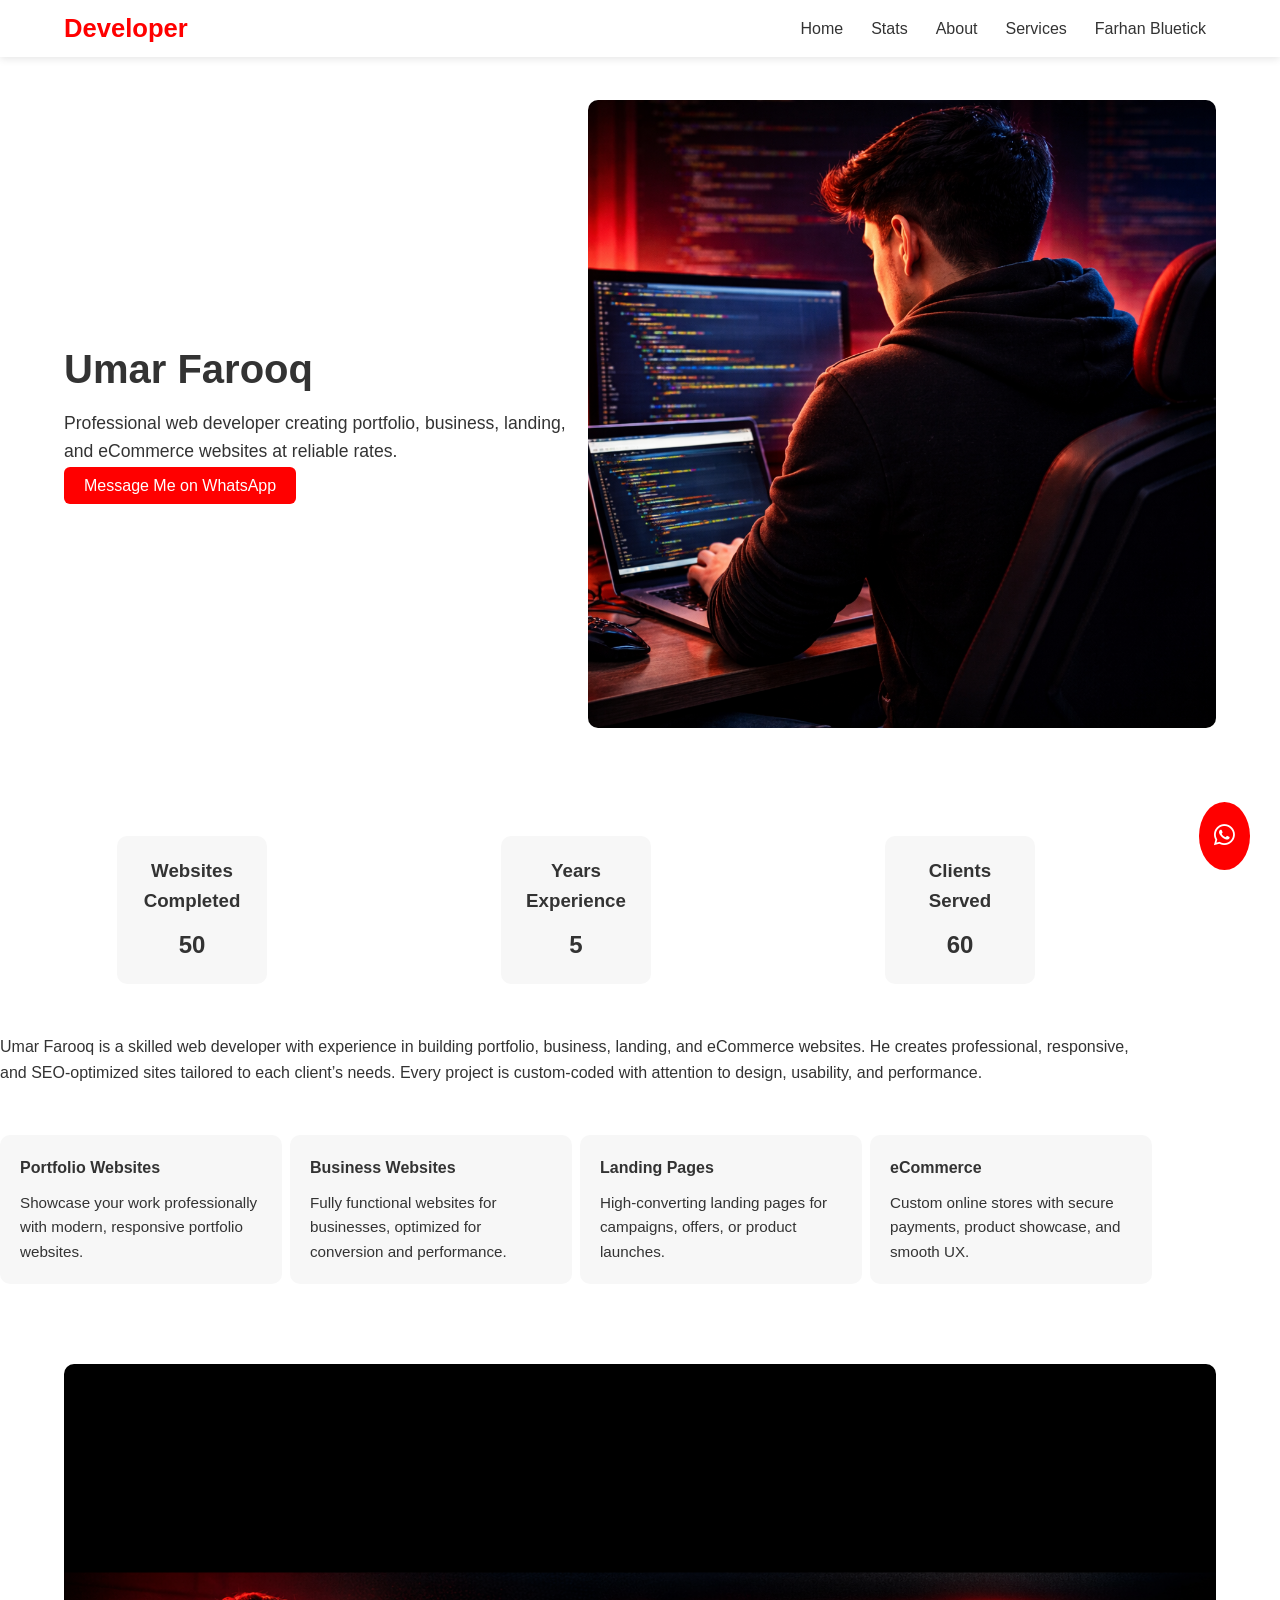
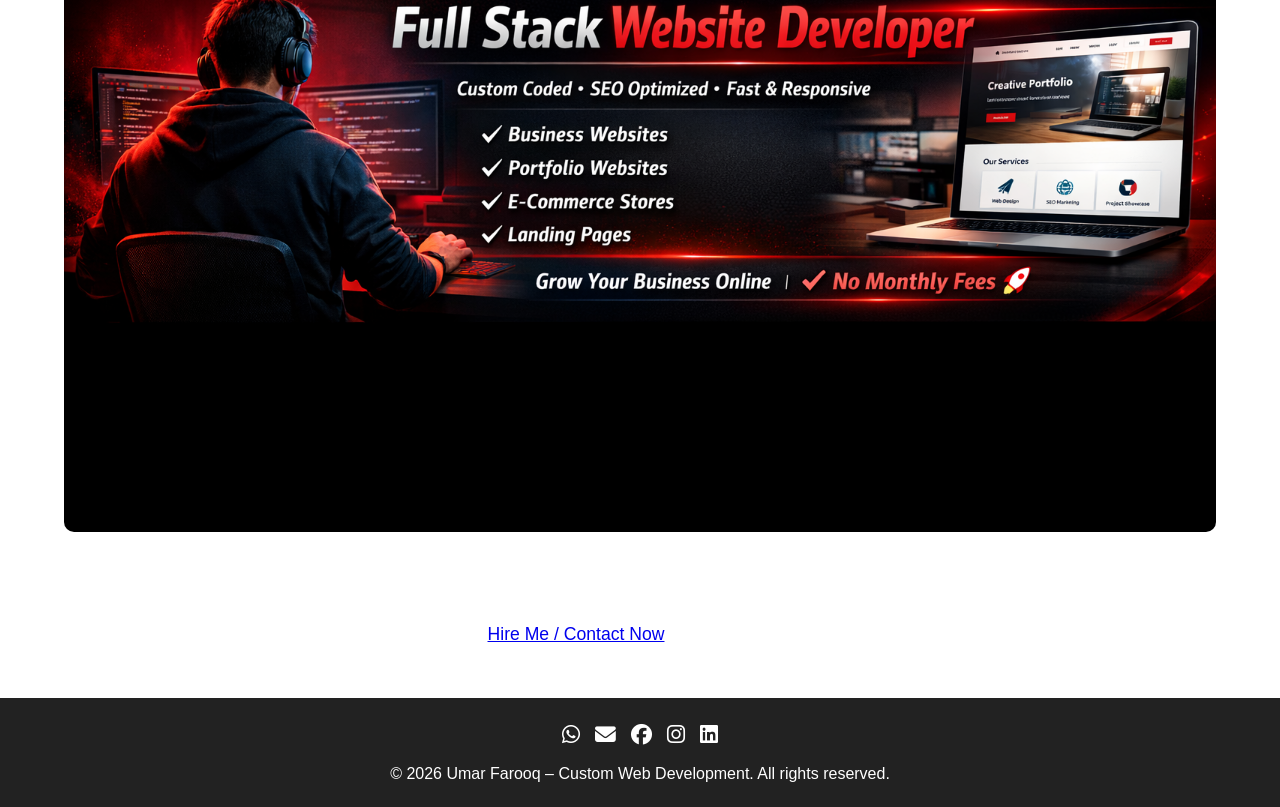
==== developer-page.html @ e5d39804 "Create developer-page.html" ====
<!DOCTYPE html>
<html lang="en" class="developer-page">
<head>
<meta charset="UTF-8">
<meta name="viewport" content="width=device-width, initial-scale=1.0">
<title>Umar Farooq – Developer Portfolio</title>
<meta name="description" content="Professional web developer creating portfolio, business, landing, and eCommerce websites at reliable rates.">
<link rel="stylesheet" href="shared-style.css">
<link rel="stylesheet" href="https://cdnjs.cloudflare.com/ajax/libs/font-awesome/6.4.2/css/all.min.css">
</head>
<body>

<!-- NAVIGATION -->
<header>
  <nav class="navbar container">
    <a href="#" class="logo">Developer</a>
    <ul class="nav-links">
      <li><a href="#hero">Home</a></li>
      <li><a href="#stats">Stats</a></li>
      <li><a href="#about">About</a></li>
      <li><a href="#services">Services</a></li>
      <li><a href="farhan-page.html">Farhan Bluetick</a></li>
    </ul>
    <div class="hamburger">
      <span></span><span></span><span></span>
    </div>
  </nav>
</header>

<!-- HERO -->
<section id="hero" class="hero container">
  <div class="hero-text">
    <h1>Umar Farooq</h1>
    <p>Professional web developer creating portfolio, business, landing, and eCommerce websites at reliable rates.</p>
    <a href="https://wa.me/923049622076" class="btn" target="_blank">Message Me on WhatsApp</a>
  </div>
  <div class="hero-img">
    <img src="developer-logo.png" alt="Umar Farooq Developer Logo">
  </div>
</section>

<!-- STATS -->
<section id="stats" class="stats container">
  <div class="stat" data-target="50"><h3>Websites Completed</h3><p>0</p></div>
  <div class="stat" data-target="5"><h3>Years Experience</h3><p>0</p></div>
  <div class="stat" data-target="100"><h3>Clients Served</h3><p>0</p></div>
</section>

<!-- ABOUT DEVELOPER -->
<section id="about" class="about container">
  <p>Umar Farooq is a skilled web developer with experience in building portfolio, business, landing, and eCommerce websites. He creates professional, responsive, and SEO-optimized sites tailored to each client’s needs. Every project is custom-coded with attention to design, usability, and performance.</p>
</section>

<!-- SERVICES / SKILLS -->
<section id="services" class="services container">
  <div class="card show-on-scroll">
    <h4>Portfolio Websites</h4>
    <p>Showcase your work professionally with modern, responsive portfolio websites.</p>
  </div>
  <div class="card show-on-scroll">
    <h4>Business Websites</h4>
    <p>Fully functional websites for businesses, optimized for conversion and performance.</p>
  </div>
  <div class="card show-on-scroll">
    <h4>Landing Pages</h4>
    <p>High-converting landing pages for campaigns, offers, or product launches.</p>
  </div>
  <div class="card show-on-scroll">
    <h4>eCommerce</h4>
    <p>Custom online stores with secure payments, product showcase, and smooth UX.</p>
  </div>
</section>

<!-- BANNER -->
<section class="banner container">
  <img src="banner-16-9.png" alt="Developer Banner">
</section>

<!-- CTA -->
<section class="cta container">
  <a href="https://wa.me/923049622076" class="btn">Hire Me / Contact Now</a>
</section>

<!-- FOOTER -->
<footer>
  <div class="social-icons">
    <a href="https://wa.me/923049622076"><i class="fab fa-whatsapp"></i></a>
    <a href="mailto:contactme2756123@gmail.com"><i class="fas fa-envelope"></i></a>
    <a href="#"><i class="fab fa-facebook"></i></a>
    <a href="#"><i class="fab fa-instagram"></i></a>
    <a href="#"><i class="fab fa-linkedin"></i></a>
  </div>
  <p>© 2026 Umar Farooq – Custom Web Development. All rights reserved.</p>
</footer>

<!-- FLOATING WHATSAPP -->
<a href="https://wa.me/923049622076" class="floating-ws" target="_blank">
  <i class="fab fa-whatsapp"></i>
</a>

<script src="shared-script.js"></script>
</body>
</html>
---- shared-style.css ----
/* ===========================
   Shared CSS for Farhan + Developer
=========================== */

/* ROOT VARIABLES */
:root {
  --primary-color: #FF0000; /* Farhan red theme */
  --secondary-color: #222;
  --bg-color: #fff;
  --text-color: #333;
  --btn-color: var(--primary-color);
  --spacing: 8px;
  --transition: 0.3s ease;
}

/* GLOBAL */
* {
  margin: 0;
  padding: 0;
  box-sizing: border-box;
}

body {
  font-family: 'Arial', sans-serif;
  line-height: 1.6;
  background: var(--bg-color);
  color: var(--text-color);
}

.container {
  width: 90%;
  max-width: 1200px;
  margin: auto;
}

/* ===========================
   NAVIGATION
=========================== */
header {
  width: 100%;
  position: fixed;
  top: 0;
  left: 0;
  z-index: 1000;
  background: var(--bg-color);
  box-shadow: 0 2px 8px rgba(0,0,0,0.1);
}

.navbar {
  display: flex;
  justify-content: space-between;
  align-items: center;
  padding: var(--spacing) 0;
}

.navbar .logo {
  font-size: 1.6rem;
  font-weight: bold;
  color: var(--primary-color);
  text-decoration: none;
}

.navbar .nav-links {
  list-style: none;
  display: flex;
  gap: var(--spacing);
}

.navbar .nav-links li a {
  text-decoration: none;
  color: var(--text-color);
  padding: 5px 10px;
  transition: var(--transition);
}

.navbar .nav-links li a:hover {
  color: var(--primary-color);
}

/* Hamburger */
.hamburger {
  display: none;
  flex-direction: column;
  cursor: pointer;
  gap: 4px;
}

.hamburger span {
  height: 3px;
  width: 25px;
  background: var(--text-color);
  border-radius: 2px;
}

/* ===========================
   HERO SECTION
=========================== */
.hero {
  display: flex;
  align-items: center;
  justify-content: space-between;
  min-height: 80vh;
  padding: 100px 0 50px;
  gap: var(--spacing);
}

.hero-text h1 {
  font-size: 2.5rem;
  margin-bottom: var(--spacing);
}

.hero-text p {
  font-size: 1.1rem;
  margin-bottom: var(--spacing);
}

.hero-text .btn {
  padding: 10px 20px;
  background: var(--btn-color);
  color: #fff;
  border: none;
  border-radius: 6px;
  text-decoration: none;
  transition: var(--transition);
}

.hero-text .btn:hover {
  background: darkred;
}

.hero-img img {
  max-width: 100%;
  border-radius: 10px;
}

/* Mobile Hero Background */
@media screen and (max-width: 768px) {
  .hero {
    flex-direction: column;
    text-align: center;
  }
  .hero-img {
    display: none; /* Use bg-image via CSS for mobile */
  }
  .hero {
    background: url('hero-mobile-bg.png') no-repeat center/cover;
    color: #fff;
    padding: 120px 20px;
  }
}

/* ===========================
   STATS
=========================== */
.stats {
  display: flex;
  justify-content: space-around;
  margin: 50px 0;
}

.stat {
  text-align: center;
  background: #f7f7f7;
  padding: 20px;
  border-radius: 10px;
  width: 150px;
  transition: var(--transition);
}

.stat:hover {
  transform: translateY(-5px);
}

.stat h3 {
  margin-bottom: 10px;
}

.stat p {
  font-size: 1.5rem;
  font-weight: bold;
}

/* ===========================
   ABOUT / SERVICES
=========================== */
.about, .services {
  margin: 50px 0;
}

.services {
  display: grid;
  grid-template-columns: repeat(auto-fit, minmax(250px, 1fr));
  gap: var(--spacing);
}

.card {
  background: #f7f7f7;
  padding: 20px;
  border-radius: 10px;
  transition: var(--transition);
  opacity: 0;
  transform: translateY(30px);
}

.card:hover {
  transform: translateY(-5px);
  box-shadow: 0 5px 15px rgba(0,0,0,0.1);
}

.card h4 {
  margin-bottom: 10px;
}

.card p {
  font-size: 0.95rem;
}

/* ===========================
   BANNER / CTA
=========================== */
.banner img {
  width: 100%;
  border-radius: 10px;
  margin: 30px 0;
}

.cta {
  text-align: center;
  margin: 50px 0;
}

.cta .btn {
  padding: 12px 25px;
  font-size: 1.1rem;
}

/* ===========================
   FOOTER
=========================== */
footer {
  background: #222;
  color: #fff;
  text-align: center;
  padding: 20px 0;
}

footer .social-icons {
  display: flex;
  justify-content: center;
  gap: 15px;
  margin-bottom: 10px;
}

footer .social-icons a {
  color: #fff;
  font-size: 1.3rem;
  transition: var(--transition);
}

footer .social-icons a:hover {
  color: var(--primary-color);
}

/* ===========================
   FLOATING BUTTONS
=========================== */
.floating-yt, .floating-ws {
  position: fixed;
  bottom: 30px;
  right: 30px;
  background: var(--btn-color);
  color: #fff;
  padding: 15px;
  border-radius: 50%;
  font-size: 1.5rem;
  z-index: 100;
  transition: var(--transition);
}

.floating-yt:hover, .floating-ws:hover {
  transform: scale(1.2);
}

/* ===========================
   ANIMATIONS
=========================== */
.show-on-scroll {
  opacity: 0;
  transform: translateY(30px);
  transition: all 0.6s ease-out;
}

.show-on-scroll.active {
  opacity: 1;
  transform: translateY(0);
}

/* ===========================
   MEDIA QUERIES
=========================== */
@media screen and (max-width: 768px) {
  .nav-links {
    display: none;
    flex-direction: column;
    gap: 10px;
    position: absolute;
    top: 70px;
    right: 20px;
    background: #fff;
    padding: 15px;
    border-radius: 8px;
    box-shadow: 0 5px 15px rgba(0,0,0,0.2);
  }
  .nav-links.active {
    display: flex;
  }
  .hamburger {
    display: flex;
  }
  }
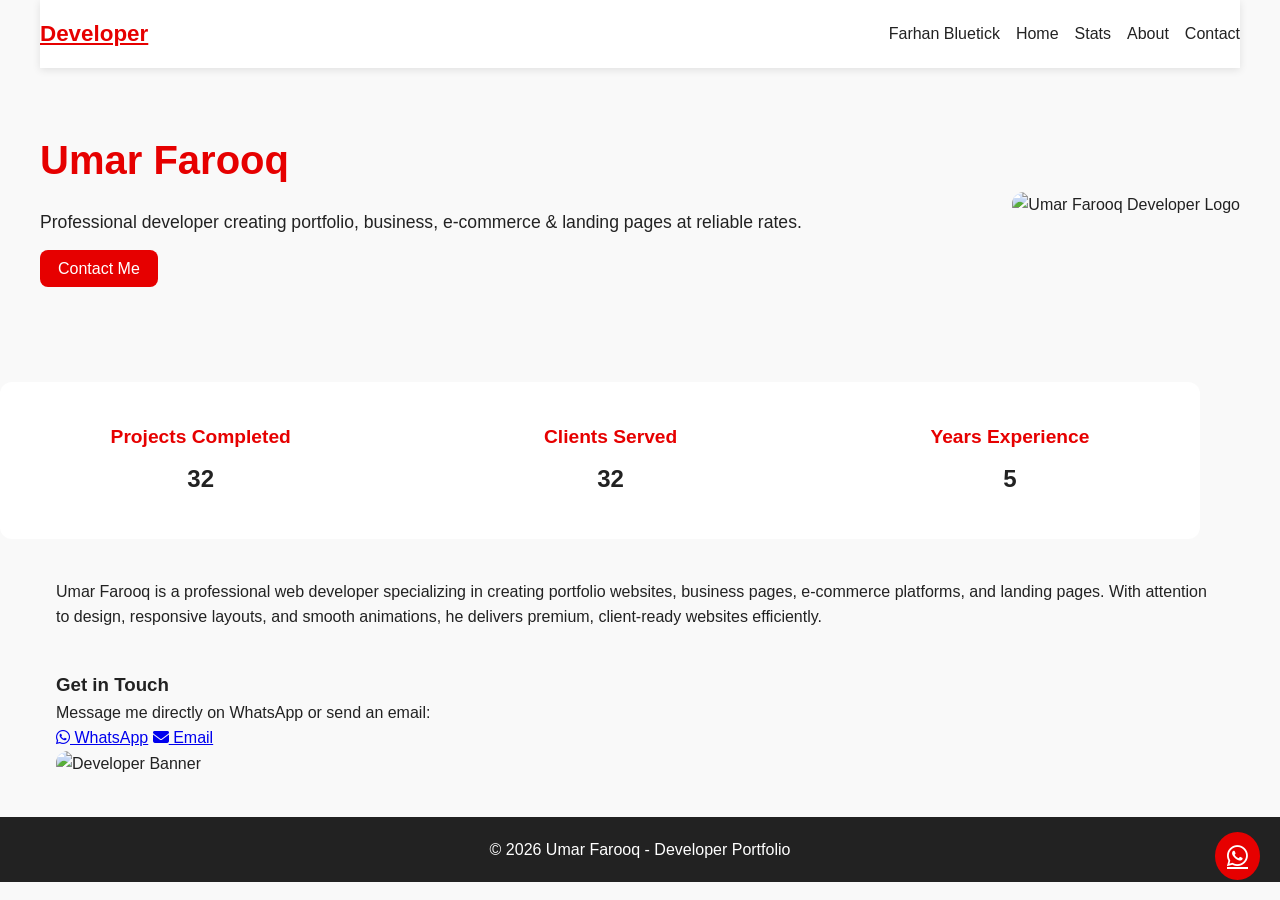
==== commit 09f8ce05: "Create developer-page.html" ====
--- a/developer-page.html
+++ b/developer-page.html
@@ -3,8 +3,8 @@
 <head>
 <meta charset="UTF-8">
 <meta name="viewport" content="width=device-width, initial-scale=1.0">
-<title>Umar Farooq – Developer Portfolio</title>
-<meta name="description" content="Professional web developer creating portfolio, business, landing, and eCommerce websites at reliable rates.">
+<title>Umar Farooq - Developer Portfolio</title>
+<meta name="description" content="Portfolio page of Umar Farooq, professional web developer for portfolios, business, e-commerce, and landing pages.">
 <link rel="stylesheet" href="shared-style.css">
 <link rel="stylesheet" href="https://cdnjs.cloudflare.com/ajax/libs/font-awesome/6.4.2/css/all.min.css">
 </head>
@@ -13,13 +13,13 @@
 <!-- NAVIGATION -->
 <header>
   <nav class="navbar container">
-    <a href="#" class="logo">Developer</a>
+    <a href="index.html" class="logo">Developer</a>
     <ul class="nav-links">
+      <li><a href="index.html">Farhan Bluetick</a></li>
       <li><a href="#hero">Home</a></li>
       <li><a href="#stats">Stats</a></li>
       <li><a href="#about">About</a></li>
-      <li><a href="#services">Services</a></li>
-      <li><a href="farhan-page.html">Farhan Bluetick</a></li>
+      <li><a href="#contact">Contact</a></li>
     </ul>
     <div class="hamburger">
       <span></span><span></span><span></span>
@@ -31,72 +31,46 @@
 <section id="hero" class="hero container">
   <div class="hero-text">
     <h1>Umar Farooq</h1>
-    <p>Professional web developer creating portfolio, business, landing, and eCommerce websites at reliable rates.</p>
-    <a href="https://wa.me/923049622076" class="btn" target="_blank">Message Me on WhatsApp</a>
+    <p>Professional developer creating portfolio, business, e-commerce & landing pages at reliable rates.</p>
+    <a href="#contact" class="btn">Contact Me</a>
   </div>
   <div class="hero-img">
-    <img src="developer-logo.png" alt="Umar Farooq Developer Logo">
+    <img src="images/developer-logo.png" alt="Umar Farooq Developer Logo">
   </div>
 </section>
 
 <!-- STATS -->
 <section id="stats" class="stats container">
-  <div class="stat" data-target="50"><h3>Websites Completed</h3><p>0</p></div>
+  <div class="stat" data-target="150"><h3>Projects Completed</h3><p>0</p></div>
+  <div class="stat" data-target="50"><h3>Clients Served</h3><p>0</p></div>
   <div class="stat" data-target="5"><h3>Years Experience</h3><p>0</p></div>
-  <div class="stat" data-target="100"><h3>Clients Served</h3><p>0</p></div>
 </section>
 
-<!-- ABOUT DEVELOPER -->
+<!-- ABOUT -->
 <section id="about" class="about container">
-  <p>Umar Farooq is a skilled web developer with experience in building portfolio, business, landing, and eCommerce websites. He creates professional, responsive, and SEO-optimized sites tailored to each client’s needs. Every project is custom-coded with attention to design, usability, and performance.</p>
+  <p>Umar Farooq is a professional web developer specializing in creating portfolio websites, business pages, e-commerce platforms, and landing pages. With attention to design, responsive layouts, and smooth animations, he delivers premium, client-ready websites efficiently.</p>
 </section>
 
-<!-- SERVICES / SKILLS -->
-<section id="services" class="services container">
-  <div class="card show-on-scroll">
-    <h4>Portfolio Websites</h4>
-    <p>Showcase your work professionally with modern, responsive portfolio websites.</p>
-  </div>
-  <div class="card show-on-scroll">
-    <h4>Business Websites</h4>
-    <p>Fully functional websites for businesses, optimized for conversion and performance.</p>
-  </div>
-  <div class="card show-on-scroll">
-    <h4>Landing Pages</h4>
-    <p>High-converting landing pages for campaigns, offers, or product launches.</p>
-  </div>
-  <div class="card show-on-scroll">
-    <h4>eCommerce</h4>
-    <p>Custom online stores with secure payments, product showcase, and smooth UX.</p>
-  </div>
+<!-- CONTACT -->
+<section id="contact" class="contact container">
+  <h3>Get in Touch</h3>
+  <p>Message me directly on WhatsApp or send an email:</p>
+  <a href="https://wa.me/923049622076" class="btn"><i class="fab fa-whatsapp"></i> WhatsApp</a>
+  <a href="mailto:contactme2756123@gmail.com" class="btn"><i class="fas fa-envelope"></i> Email</a>
 </section>
 
 <!-- BANNER -->
 <section class="banner container">
-  <img src="banner-16-9.png" alt="Developer Banner">
-</section>
-
-<!-- CTA -->
-<section class="cta container">
-  <a href="https://wa.me/923049622076" class="btn">Hire Me / Contact Now</a>
+  <img src="images/banner-16-9.png" alt="Developer Banner">
 </section>
 
 <!-- FOOTER -->
 <footer>
-  <div class="social-icons">
-    <a href="https://wa.me/923049622076"><i class="fab fa-whatsapp"></i></a>
-    <a href="mailto:contactme2756123@gmail.com"><i class="fas fa-envelope"></i></a>
-    <a href="#"><i class="fab fa-facebook"></i></a>
-    <a href="#"><i class="fab fa-instagram"></i></a>
-    <a href="#"><i class="fab fa-linkedin"></i></a>
-  </div>
-  <p>© 2026 Umar Farooq – Custom Web Development. All rights reserved.</p>
+  <p>© 2026 Umar Farooq - Developer Portfolio</p>
 </footer>
 
 <!-- FLOATING WHATSAPP -->
-<a href="https://wa.me/923049622076" class="floating-ws" target="_blank">
-  <i class="fab fa-whatsapp"></i>
-</a>
+<a href="https://wa.me/923049622076" class="floating-whatsapp" target="_blank"><i class="fab fa-whatsapp"></i></a>
 
 <script src="shared-script.js"></script>
 </body>
--- a/shared-style.css
+++ b/shared-style.css
@@ -1,320 +1,59 @@
-/* ===========================
-   Shared CSS for Farhan + Developer
-=========================== */
+/* Reset & base */
+* { margin:0; padding:0; box-sizing:border-box; }
+body { font-family: 'Arial', sans-serif; line-height:1.6; color:#222; background:#f9f9f9; }
+.container { max-width:1200px; margin:0 auto; padding:0 16px; }
 
-/* ROOT VARIABLES */
-:root {
-  --primary-color: #FF0000; /* Farhan red theme */
-  --secondary-color: #222;
-  --bg-color: #fff;
-  --text-color: #333;
-  --btn-color: var(--primary-color);
-  --spacing: 8px;
-  --transition: 0.3s ease;
+/* NAVIGATION */
+.navbar { display:flex; justify-content:space-between; align-items:center; padding:16px 0; position:sticky; top:0; background:#fff; z-index:999; box-shadow:0 2px 8px rgba(0,0,0,0.1);}
+.navbar .logo { font-weight:bold; font-size:1.4rem; color:#e60000; }
+.nav-links { list-style:none; display:flex; gap:16px; }
+.nav-links li a { text-decoration:none; color:#222; transition:0.3s; }
+.nav-links li a:hover { color:#e60000; }
+.hamburger { display:none; flex-direction:column; cursor:pointer; gap:4px; }
+.hamburger span { width:25px; height:3px; background:#222; }
+
+/* HERO */
+.hero { display:flex; align-items:center; justify-content:space-between; padding:60px 0; gap:32px; }
+.hero-text h1 { font-size:2.5rem; color:#e60000; margin-bottom:16px; }
+.hero-text p { font-size:1.1rem; margin-bottom:20px; }
+.hero .btn { background:#e60000; color:#fff; padding:10px 18px; border:none; border-radius:8px; text-decoration:none; transition:0.3s; }
+.hero .btn:hover { background:#cc0000; }
+.hero-img img { width:400px; max-width:100%; border-radius:12px; }
+
+/* STATS */
+.stats { display:flex; gap:32px; justify-content:space-around; padding:40px 0; background:#fff; border-radius:12px; margin:40px 0; }
+.stat h3 { font-size:1.2rem; margin-bottom:8px; text-align:center; color:#e60000; }
+.stat p { font-size:1.5rem; text-align:center; font-weight:bold; }
+
+/* ABOUT */
+.about { margin-bottom:40px; font-size:1rem; line-height:1.6; }
+
+/* CARDS / VIDEOS */
+.services { display:grid; grid-template-columns:repeat(auto-fit,minmax(280px,1fr)); gap:20px; margin-bottom:40px; }
+.card { background:#fff; padding:20px; border-radius:12px; box-shadow:0 4px 10px rgba(0,0,0,0.1); opacity:0; transform:translateY(30px); transition:0.6s; }
+.card.show { opacity:1; transform:translateY(0); }
+.card h4 { margin-bottom:10px; color:#e60000; }
+.card p { margin-bottom:12px; }
+.card .btn { display:inline-flex; align-items:center; gap:8px; background:#e60000; color:#fff; padding:8px 12px; border-radius:8px; text-decoration:none; transition:0.3s; }
+.card .btn:hover { background:#cc0000; }
+
+/* BANNER */
+.banner img { width:100%; border-radius:12px; margin-bottom:40px; }
+
+/* FOOTER */
+footer { background:#222; color:#fff; text-align:center; padding:20px 0; position:relative; }
+footer a { color:#fff; margin:0 8px; font-size:1.2rem; }
+footer a:hover { color:#e60000; }
+
+/* FLOATING BUTTONS */
+.floating-yt, .floating-whatsapp { position:fixed; bottom:20px; right:20px; background:#e60000; color:#fff; font-size:1.5rem; padding:12px; border-radius:50%; z-index:1000; text-align:center; display:flex; align-items:center; justify-content:center; transition:0.3s; }
+.floating-yt:hover, .floating-whatsapp:hover { background:#cc0000; }
+
+/* RESPONSIVE */
+@media(max-width:900px){
+  .hero { flex-direction:column-reverse; text-align:center; }
+  .hero-img { display:none; }
+  .hamburger { display:flex; }
+  .nav-links { position:absolute; top:100%; right:0; background:#fff; flex-direction:column; width:200px; display:none; padding:16px; box-shadow:0 4px 10px rgba(0,0,0,0.1);}
+  .nav-links.show { display:flex; }
 }
-
-/* GLOBAL */
-* {
-  margin: 0;
-  padding: 0;
-  box-sizing: border-box;
-}
-
-body {
-  font-family: 'Arial', sans-serif;
-  line-height: 1.6;
-  background: var(--bg-color);
-  color: var(--text-color);
-}
-
-.container {
-  width: 90%;
-  max-width: 1200px;
-  margin: auto;
-}
-
-/* ===========================
-   NAVIGATION
-=========================== */
-header {
-  width: 100%;
-  position: fixed;
-  top: 0;
-  left: 0;
-  z-index: 1000;
-  background: var(--bg-color);
-  box-shadow: 0 2px 8px rgba(0,0,0,0.1);
-}
-
-.navbar {
-  display: flex;
-  justify-content: space-between;
-  align-items: center;
-  padding: var(--spacing) 0;
-}
-
-.navbar .logo {
-  font-size: 1.6rem;
-  font-weight: bold;
-  color: var(--primary-color);
-  text-decoration: none;
-}
-
-.navbar .nav-links {
-  list-style: none;
-  display: flex;
-  gap: var(--spacing);
-}
-
-.navbar .nav-links li a {
-  text-decoration: none;
-  color: var(--text-color);
-  padding: 5px 10px;
-  transition: var(--transition);
-}
-
-.navbar .nav-links li a:hover {
-  color: var(--primary-color);
-}
-
-/* Hamburger */
-.hamburger {
-  display: none;
-  flex-direction: column;
-  cursor: pointer;
-  gap: 4px;
-}
-
-.hamburger span {
-  height: 3px;
-  width: 25px;
-  background: var(--text-color);
-  border-radius: 2px;
-}
-
-/* ===========================
-   HERO SECTION
-=========================== */
-.hero {
-  display: flex;
-  align-items: center;
-  justify-content: space-between;
-  min-height: 80vh;
-  padding: 100px 0 50px;
-  gap: var(--spacing);
-}
-
-.hero-text h1 {
-  font-size: 2.5rem;
-  margin-bottom: var(--spacing);
-}
-
-.hero-text p {
-  font-size: 1.1rem;
-  margin-bottom: var(--spacing);
-}
-
-.hero-text .btn {
-  padding: 10px 20px;
-  background: var(--btn-color);
-  color: #fff;
-  border: none;
-  border-radius: 6px;
-  text-decoration: none;
-  transition: var(--transition);
-}
-
-.hero-text .btn:hover {
-  background: darkred;
-}
-
-.hero-img img {
-  max-width: 100%;
-  border-radius: 10px;
-}
-
-/* Mobile Hero Background */
-@media screen and (max-width: 768px) {
-  .hero {
-    flex-direction: column;
-    text-align: center;
-  }
-  .hero-img {
-    display: none; /* Use bg-image via CSS for mobile */
-  }
-  .hero {
-    background: url('hero-mobile-bg.png') no-repeat center/cover;
-    color: #fff;
-    padding: 120px 20px;
-  }
-}
-
-/* ===========================
-   STATS
-=========================== */
-.stats {
-  display: flex;
-  justify-content: space-around;
-  margin: 50px 0;
-}
-
-.stat {
-  text-align: center;
-  background: #f7f7f7;
-  padding: 20px;
-  border-radius: 10px;
-  width: 150px;
-  transition: var(--transition);
-}
-
-.stat:hover {
-  transform: translateY(-5px);
-}
-
-.stat h3 {
-  margin-bottom: 10px;
-}
-
-.stat p {
-  font-size: 1.5rem;
-  font-weight: bold;
-}
-
-/* ===========================
-   ABOUT / SERVICES
-=========================== */
-.about, .services {
-  margin: 50px 0;
-}
-
-.services {
-  display: grid;
-  grid-template-columns: repeat(auto-fit, minmax(250px, 1fr));
-  gap: var(--spacing);
-}
-
-.card {
-  background: #f7f7f7;
-  padding: 20px;
-  border-radius: 10px;
-  transition: var(--transition);
-  opacity: 0;
-  transform: translateY(30px);
-}
-
-.card:hover {
-  transform: translateY(-5px);
-  box-shadow: 0 5px 15px rgba(0,0,0,0.1);
-}
-
-.card h4 {
-  margin-bottom: 10px;
-}
-
-.card p {
-  font-size: 0.95rem;
-}
-
-/* ===========================
-   BANNER / CTA
-=========================== */
-.banner img {
-  width: 100%;
-  border-radius: 10px;
-  margin: 30px 0;
-}
-
-.cta {
-  text-align: center;
-  margin: 50px 0;
-}
-
-.cta .btn {
-  padding: 12px 25px;
-  font-size: 1.1rem;
-}
-
-/* ===========================
-   FOOTER
-=========================== */
-footer {
-  background: #222;
-  color: #fff;
-  text-align: center;
-  padding: 20px 0;
-}
-
-footer .social-icons {
-  display: flex;
-  justify-content: center;
-  gap: 15px;
-  margin-bottom: 10px;
-}
-
-footer .social-icons a {
-  color: #fff;
-  font-size: 1.3rem;
-  transition: var(--transition);
-}
-
-footer .social-icons a:hover {
-  color: var(--primary-color);
-}
-
-/* ===========================
-   FLOATING BUTTONS
-=========================== */
-.floating-yt, .floating-ws {
-  position: fixed;
-  bottom: 30px;
-  right: 30px;
-  background: var(--btn-color);
-  color: #fff;
-  padding: 15px;
-  border-radius: 50%;
-  font-size: 1.5rem;
-  z-index: 100;
-  transition: var(--transition);
-}
-
-.floating-yt:hover, .floating-ws:hover {
-  transform: scale(1.2);
-}
-
-/* ===========================
-   ANIMATIONS
-=========================== */
-.show-on-scroll {
-  opacity: 0;
-  transform: translateY(30px);
-  transition: all 0.6s ease-out;
-}
-
-.show-on-scroll.active {
-  opacity: 1;
-  transform: translateY(0);
-}
-
-/* ===========================
-   MEDIA QUERIES
-=========================== */
-@media screen and (max-width: 768px) {
-  .nav-links {
-    display: none;
-    flex-direction: column;
-    gap: 10px;
-    position: absolute;
-    top: 70px;
-    right: 20px;
-    background: #fff;
-    padding: 15px;
-    border-radius: 8px;
-    box-shadow: 0 5px 15px rgba(0,0,0,0.2);
-  }
-  .nav-links.active {
-    display: flex;
-  }
-  .hamburger {
-    display: flex;
-  }
-  }
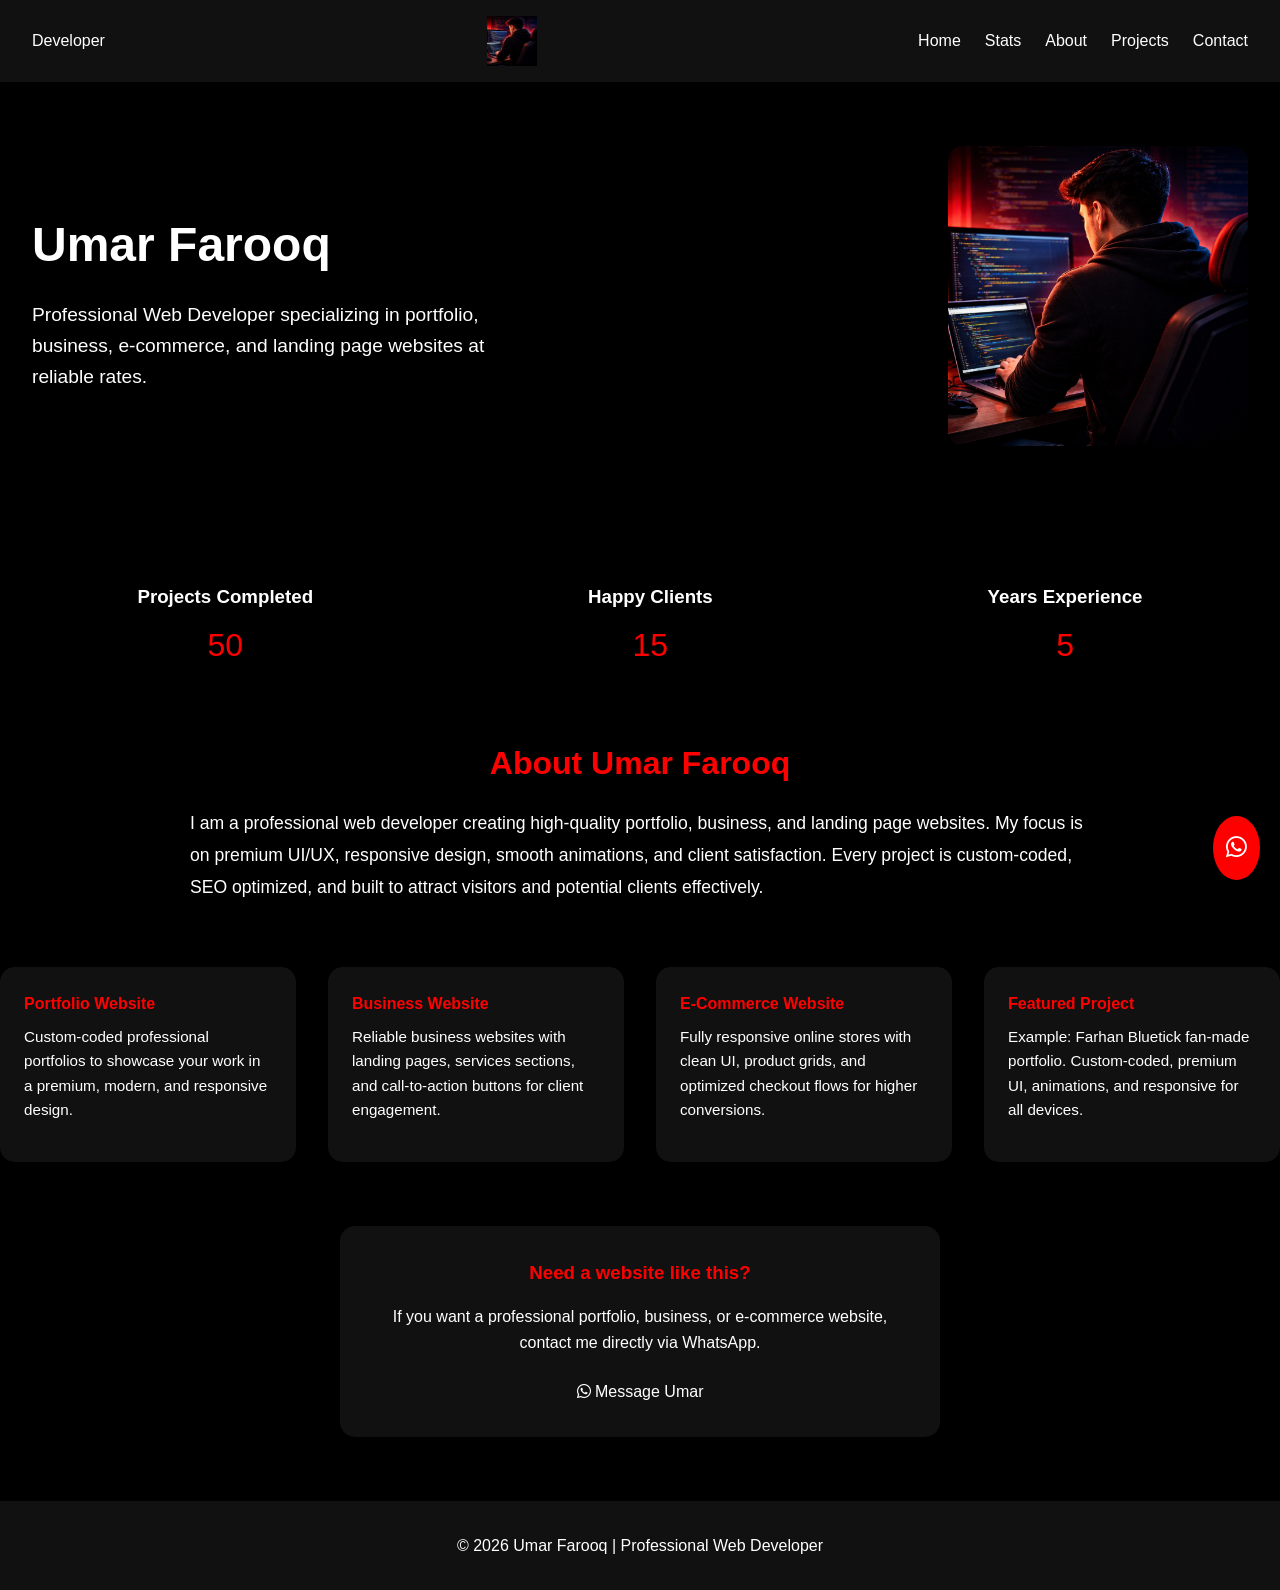
==== commit c218032d: "Update developer-page.html" ====
--- a/developer-page.html
+++ b/developer-page.html
@@ -1,10 +1,10 @@
 <!DOCTYPE html>
-<html lang="en" class="developer-page">
+<html lang="en">
 <head>
 <meta charset="UTF-8">
 <meta name="viewport" content="width=device-width, initial-scale=1.0">
-<title>Umar Farooq - Developer Portfolio</title>
-<meta name="description" content="Portfolio page of Umar Farooq, professional web developer for portfolios, business, e-commerce, and landing pages.">
+<title>Developer Portfolio - Umar Farooq</title>
+<meta name="description" content="Professional portfolio of Umar Farooq, showcasing web development, portfolio, business, and landing page projects. Premium dark theme, responsive, modern design.">
 <link rel="stylesheet" href="shared-style.css">
 <link rel="stylesheet" href="https://cdnjs.cloudflare.com/ajax/libs/font-awesome/6.4.2/css/all.min.css">
 </head>
@@ -13,17 +13,16 @@
 <!-- NAVIGATION -->
 <header>
   <nav class="navbar container">
-    <a href="index.html" class="logo">Developer</a>
+    <a href="#" class="logo">Developer</a>
+    <img src="developer-logo.png" alt="Developer Logo" class="nav-logo">
     <ul class="nav-links">
-      <li><a href="index.html">Farhan Bluetick</a></li>
       <li><a href="#hero">Home</a></li>
       <li><a href="#stats">Stats</a></li>
       <li><a href="#about">About</a></li>
-      <li><a href="#contact">Contact</a></li>
+      <li><a href="#projects">Projects</a></li>
+      <li><a href="#cta">Contact</a></li>
     </ul>
-    <div class="hamburger">
-      <span></span><span></span><span></span>
-    </div>
+    <div class="hamburger"><span></span><span></span><span></span></div>
   </nav>
 </header>
 
@@ -31,45 +30,63 @@
 <section id="hero" class="hero container">
   <div class="hero-text">
     <h1>Umar Farooq</h1>
-    <p>Professional developer creating portfolio, business, e-commerce & landing pages at reliable rates.</p>
-    <a href="#contact" class="btn">Contact Me</a>
+    <p>Professional Web Developer specializing in portfolio, business, e-commerce, and landing page websites at reliable rates.</p>
   </div>
   <div class="hero-img">
-    <img src="images/developer-logo.png" alt="Umar Farooq Developer Logo">
+    <img src="developer-logo.png" alt="Developer Logo">
   </div>
 </section>
 
 <!-- STATS -->
 <section id="stats" class="stats container">
-  <div class="stat" data-target="150"><h3>Projects Completed</h3><p>0</p></div>
-  <div class="stat" data-target="50"><h3>Clients Served</h3><p>0</p></div>
+  <div class="stat" data-target="50"><h3>Projects Completed</h3><p>0</p></div>
+  <div class="stat" data-target="15"><h3>Happy Clients</h3><p>0</p></div>
   <div class="stat" data-target="5"><h3>Years Experience</h3><p>0</p></div>
 </section>
 
 <!-- ABOUT -->
 <section id="about" class="about container">
-  <p>Umar Farooq is a professional web developer specializing in creating portfolio websites, business pages, e-commerce platforms, and landing pages. With attention to design, responsive layouts, and smooth animations, he delivers premium, client-ready websites efficiently.</p>
+  <h3>About Umar Farooq</h3>
+  <p>I am a professional web developer creating high-quality portfolio, business, and landing page websites.  
+  My focus is on premium UI/UX, responsive design, smooth animations, and client satisfaction.  
+  Every project is custom-coded, SEO optimized, and built to attract visitors and potential clients effectively.</p>
 </section>
 
-<!-- CONTACT -->
-<section id="contact" class="contact container">
-  <h3>Get in Touch</h3>
-  <p>Message me directly on WhatsApp or send an email:</p>
-  <a href="https://wa.me/923049622076" class="btn"><i class="fab fa-whatsapp"></i> WhatsApp</a>
-  <a href="mailto:contactme2756123@gmail.com" class="btn"><i class="fas fa-envelope"></i> Email</a>
+<!-- PROJECTS -->
+<section id="projects" class="services container">
+  <div class="card show-on-scroll">
+    <h4>Portfolio Website</h4>
+    <p>Custom-coded professional portfolios to showcase your work in a premium, modern, and responsive design.</p>
+  </div>
+  <div class="card show-on-scroll">
+    <h4>Business Website</h4>
+    <p>Reliable business websites with landing pages, services sections, and call-to-action buttons for client engagement.</p>
+  </div>
+  <div class="card show-on-scroll">
+    <h4>E-Commerce Website</h4>
+    <p>Fully responsive online stores with clean UI, product grids, and optimized checkout flows for higher conversions.</p>
+  </div>
+  <div class="card show-on-scroll explore-more">
+    <h4>Featured Project</h4>
+    <p>Example: Farhan Bluetick fan-made portfolio. Custom-coded, premium UI, animations, and responsive for all devices.</p>
+  </div>
 </section>
 
-<!-- BANNER -->
-<section class="banner container">
-  <img src="images/banner-16-9.png" alt="Developer Banner">
+<!-- CTA -->
+<section id="cta" class="cta container">
+  <div class="cta-card show-on-scroll">
+    <h3>Need a website like this?</h3>
+    <p>If you want a professional portfolio, business, or e-commerce website, contact me directly via WhatsApp.</p>
+    <a href="https://wa.me/923049622076" class="btn"><i class="fab fa-whatsapp"></i> Message Umar</a>
+  </div>
 </section>
 
 <!-- FOOTER -->
-<footer>
-  <p>© 2026 Umar Farooq - Developer Portfolio</p>
+<footer class="container">
+  <p>© 2026 Umar Farooq | Professional Web Developer</p>
 </footer>
 
-<!-- FLOATING WHATSAPP -->
+<!-- FLOATING BUTTONS -->
 <a href="https://wa.me/923049622076" class="floating-whatsapp" target="_blank"><i class="fab fa-whatsapp"></i></a>
 
 <script src="shared-script.js"></script>
--- a/shared-style.css
+++ b/shared-style.css
@@ -1,59 +1,61 @@
-/* Reset & base */
-* { margin:0; padding:0; box-sizing:border-box; }
-body { font-family: 'Arial', sans-serif; line-height:1.6; color:#222; background:#f9f9f9; }
-.container { max-width:1200px; margin:0 auto; padding:0 16px; }
+/* ===== RESET ===== */
+* {margin:0; padding:0; box-sizing:border-box; font-family: 'Arial', sans-serif;}
+body {background:#000; color:#fff; line-height:1.6;}
+a {text-decoration:none; color:inherit;}
+ul {list-style:none;}
 
-/* NAVIGATION */
-.navbar { display:flex; justify-content:space-between; align-items:center; padding:16px 0; position:sticky; top:0; background:#fff; z-index:999; box-shadow:0 2px 8px rgba(0,0,0,0.1);}
-.navbar .logo { font-weight:bold; font-size:1.4rem; color:#e60000; }
-.nav-links { list-style:none; display:flex; gap:16px; }
-.nav-links li a { text-decoration:none; color:#222; transition:0.3s; }
-.nav-links li a:hover { color:#e60000; }
-.hamburger { display:none; flex-direction:column; cursor:pointer; gap:4px; }
-.hamburger span { width:25px; height:3px; background:#222; }
+/* ===== NAVBAR ===== */
+.navbar {display:flex; justify-content:space-between; align-items:center; padding:1rem 2rem; position:sticky; top:0; background:#111; z-index:100;}
+.nav-logo {height:50px;}
+.nav-links {display:flex; gap:1.5rem;}
+.nav-links a {transition:0.3s;}
+.nav-links a:hover {color:red;}
+.hamburger {display:none; cursor:pointer;}
+.hamburger span {display:block; width:25px; height:3px; background:red; margin:5px 0;}
 
-/* HERO */
-.hero { display:flex; align-items:center; justify-content:space-between; padding:60px 0; gap:32px; }
-.hero-text h1 { font-size:2.5rem; color:#e60000; margin-bottom:16px; }
-.hero-text p { font-size:1.1rem; margin-bottom:20px; }
-.hero .btn { background:#e60000; color:#fff; padding:10px 18px; border:none; border-radius:8px; text-decoration:none; transition:0.3s; }
-.hero .btn:hover { background:#cc0000; }
-.hero-img img { width:400px; max-width:100%; border-radius:12px; }
+/* ===== HERO ===== */
+.hero {display:flex; justify-content:space-between; align-items:center; padding:4rem 2rem;}
+.hero h1 {font-size:3rem; color:#fff;}
+.hero p {margin-top:1rem; font-size:1.2rem; max-width:500px;}
+.hero-img img {width:300px; border-radius:15px;}
 
-/* STATS */
-.stats { display:flex; gap:32px; justify-content:space-around; padding:40px 0; background:#fff; border-radius:12px; margin:40px 0; }
-.stat h3 { font-size:1.2rem; margin-bottom:8px; text-align:center; color:#e60000; }
-.stat p { font-size:1.5rem; text-align:center; font-weight:bold; }
+/* ===== STATS ===== */
+.stats {display:flex; justify-content:space-around; margin:4rem 0;}
+.stat {text-align:center;}
+.stat h3 {margin-bottom:0.5rem;}
+.stat p {font-size:2rem; color:red;}
 
-/* ABOUT */
-.about { margin-bottom:40px; font-size:1rem; line-height:1.6; }
+/* ===== ABOUT ===== */
+.about {margin:4rem 0; max-width:900px; margin-left:auto; margin-right:auto; line-height:1.8; font-size:1.1rem;}
+.about h3 {margin-bottom:1rem; font-size:2rem; color:red; text-align:center;}
 
-/* CARDS / VIDEOS */
-.services { display:grid; grid-template-columns:repeat(auto-fit,minmax(280px,1fr)); gap:20px; margin-bottom:40px; }
-.card { background:#fff; padding:20px; border-radius:12px; box-shadow:0 4px 10px rgba(0,0,0,0.1); opacity:0; transform:translateY(30px); transition:0.6s; }
-.card.show { opacity:1; transform:translateY(0); }
-.card h4 { margin-bottom:10px; color:#e60000; }
-.card p { margin-bottom:12px; }
-.card .btn { display:inline-flex; align-items:center; gap:8px; background:#e60000; color:#fff; padding:8px 12px; border-radius:8px; text-decoration:none; transition:0.3s; }
-.card .btn:hover { background:#cc0000; }
+/* ===== SERVICES / VIDEO CARDS ===== */
+.services {display:grid; grid-template-columns:repeat(auto-fit,minmax(280px,1fr)); gap:2rem; margin:4rem 0;}
+.card {background:#111; padding:1.5rem; border-radius:15px; transition:0.3s; opacity:0; transform:translateY(50px);}
+.card h4 {margin-bottom:0.5rem; color:red;}
+.card p {margin-bottom:1rem; font-size:0.95rem;}
+.card .btn {display:inline-block; padding:0.6rem 1rem; background:red; color:#fff; border-radius:8px; transition:0.3s;}
+.card .btn i {margin-right:0.5rem;}
+.card:hover {transform:translateY(-5px); box-shadow:0 10px 20px rgba(255,0,0,0.4);}
+.show-on-scroll {opacity:0; transform:translateY(50px); transition:0.6s ease-out;}
 
-/* BANNER */
-.banner img { width:100%; border-radius:12px; margin-bottom:40px; }
+/* ===== CTA ===== */
+.cta {margin:4rem 0; display:flex; justify-content:center;}
+.cta-card {background:#111; padding:2rem; border-radius:15px; text-align:center; max-width:600px;}
+.cta-card h3 {color:red; margin-bottom:1rem;}
+.cta-card p {margin-bottom:1.5rem;}
 
-/* FOOTER */
-footer { background:#222; color:#fff; text-align:center; padding:20px 0; position:relative; }
-footer a { color:#fff; margin:0 8px; font-size:1.2rem; }
-footer a:hover { color:#e60000; }
+/* ===== FOOTER ===== */
+footer {padding:2rem; background:#111; text-align:center; margin-top:4rem;}
+.footer-social {margin-top:1rem; display:flex; justify-content:center; gap:1rem;}
+.footer-social a {color:#fff; font-size:1.5rem; transition:0.3s;}
+.footer-social a:hover {color:red;}
 
-/* FLOATING BUTTONS */
-.floating-yt, .floating-whatsapp { position:fixed; bottom:20px; right:20px; background:#e60000; color:#fff; font-size:1.5rem; padding:12px; border-radius:50%; z-index:1000; text-align:center; display:flex; align-items:center; justify-content:center; transition:0.3s; }
-.floating-yt:hover, .floating-whatsapp:hover { background:#cc0000; }
+/* ===== FLOATING BUTTONS ===== */
+.floating-whatsapp, .floating-yt {position:fixed; bottom:20px; right:20px; background:red; color:#fff; padding:0.8rem; border-radius:50%; font-size:1.5rem; z-index:100; transition:0.3s;}
+.floating-whatsapp:hover, .floating-yt:hover {background:#ff4c4c;}
+.floating-yt {right:80px;}
 
-/* RESPONSIVE */
-@media(max-width:900px){
-  .hero { flex-direction:column-reverse; text-align:center; }
-  .hero-img { display:none; }
-  .hamburger { display:flex; }
-  .nav-links { position:absolute; top:100%; right:0; background:#fff; flex-direction:column; width:200px; display:none; padding:16px; box-shadow:0 4px 10px rgba(0,0,0,0.1);}
-  .nav-links.show { display:flex; }
-}
+/* ===== MEDIA QUERIES ===== */
+@media(max-width:992px){.hero{flex-direction:column-reverse;text-align:center;}.hero-img img{width:250px;margin-bottom:2rem;}}
+@media(max-width:768px){.nav-links{display:none;}.hamburger{display:block;}}
